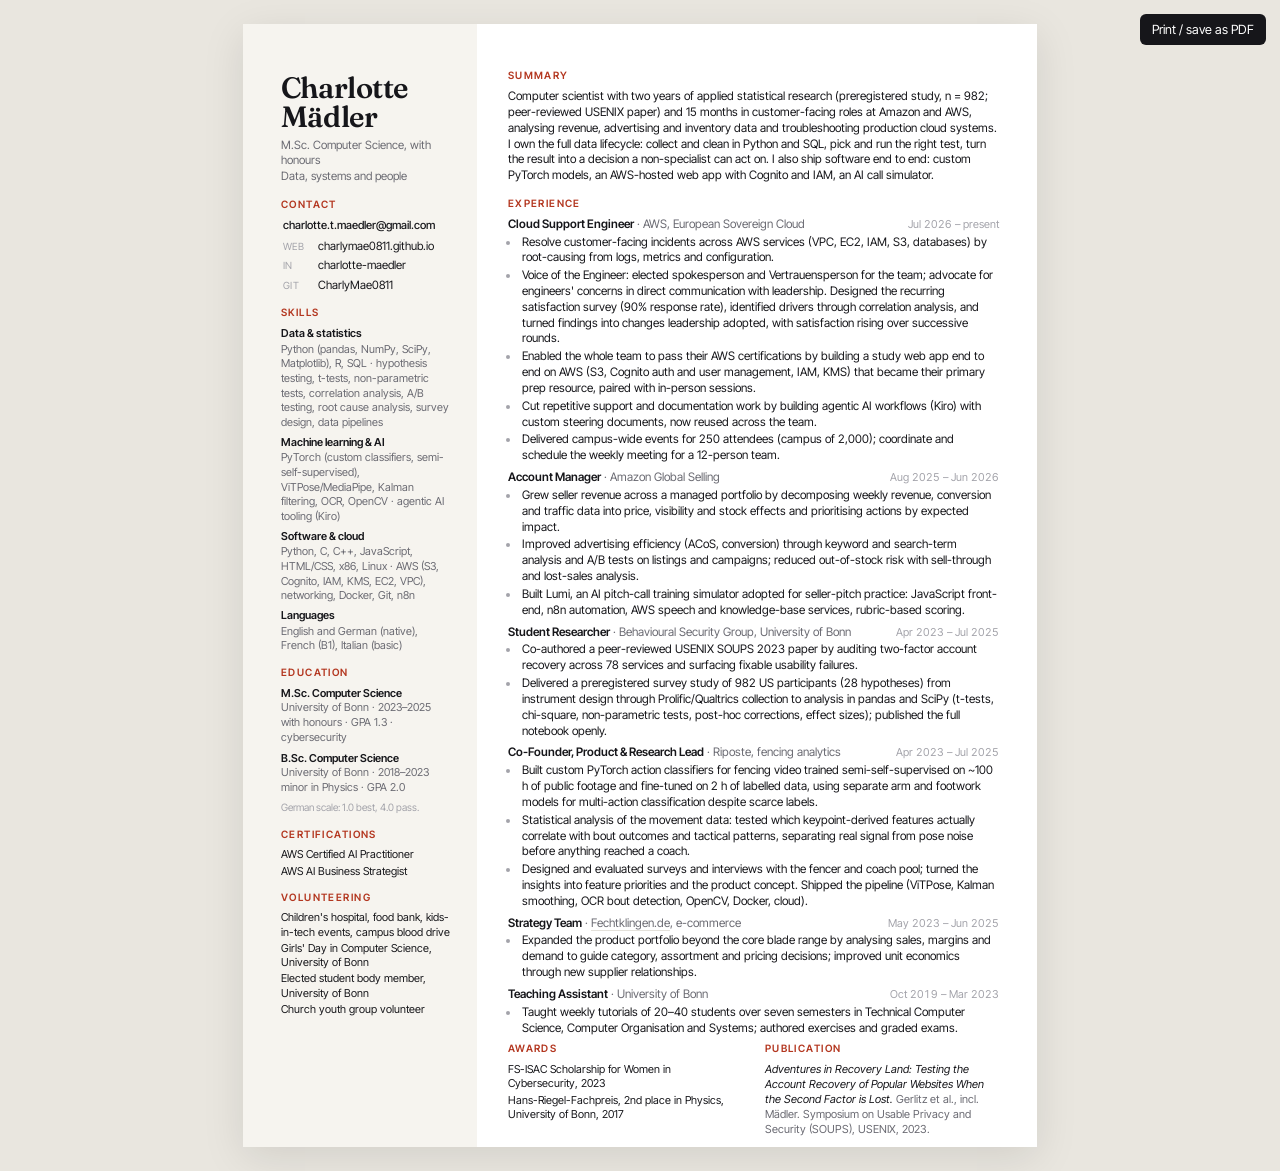
==== cv.html @ ab043730 "CV: summary voice restored, VOTE as spokesperson, Riposte stats, volunteering cleaned, no location" ====
<!doctype html>
<html lang="en">
<head>
  <meta charset="utf-8">
  <meta name="viewport" content="width=device-width, initial-scale=1">
  <meta name="robots" content="noindex">
  <title>Charlotte Mädler – Résumé</title>
  <meta name="description" content="Résumé of Charlotte Mädler, M.Sc. Computer Science. Data analysis, statistics, Python, SQL, AWS. Berlin.">
  <link rel="preconnect" href="https://fonts.googleapis.com">
  <link href="https://fonts.googleapis.com/css2?family=Fraunces:opsz,wght@9..144,600&family=Inter+Tight:wght@400;500;600&display=swap" rel="stylesheet">
  <script type="application/ld+json">
  {
    "@context": "https://schema.org",
    "@type": "Person",
    "name": "Charlotte Mädler",
    "email": "mailto:charlotte.t.maedler@gmail.com",
    "url": "https://charlymae0811.github.io/About-me/",
    "sameAs": ["https://www.linkedin.com/in/charlotte-maedler", "https://github.com/CharlyMae0811"],
    "jobTitle": "Cloud Support Engineer",
    "worksFor": {"@type": "Organization", "name": "Amazon Web Services"},
    "alumniOf": {"@type": "CollegeOrUniversity", "name": "University of Bonn"},
    "knowsAbout": ["Data analysis", "Statistics", "Hypothesis testing", "Python", "SQL", "R", "Machine learning", "AWS", "Amazon Cognito", "AWS IAM", "AWS KMS", "Amazon S3", "Cloud computing", "Networking", "Usable security"],
    "knowsLanguage": ["en", "de", "fr"]
  }
  </script>
  <style>
    :root { --ink: #16161a; --muted: #6a6a72; --faint: #a3a3aa; --rule: #e4e1da; --accent: #b3361f; --side: #f6f4ef; }
    * { box-sizing: border-box; }
    html { background: #e9e6df; }
    body { margin: 0; font: 8.8pt/1.35 "Inter Tight", "Helvetica Neue", Arial, sans-serif; color: var(--ink); -webkit-font-smoothing: antialiased; }
    .page { position: relative; width: 210mm; height: 297mm; margin: 24px auto; overflow: hidden; background: #fff; box-shadow: 0 10px 40px rgba(0,0,0,0.10); }
    aside { position: absolute; left: 0; top: 0; width: 62mm; height: 297mm; }
    main { position: absolute; left: 62mm; top: 0; width: 148mm; height: 297mm; }

    aside { background: var(--side); padding: 13mm 7mm 8mm 10mm; }
    main { padding: 12mm 10mm 7mm 8mm; }

    h1 { font-family: "Fraunces", Georgia, serif; font-weight: 600; font-size: 22pt; line-height: 1; letter-spacing: -0.015em; margin: 0 0 6px; }
    .headline { font-size: 8.6pt; color: var(--muted); margin: 0 0 14px; line-height: 1.35; }
    h2 { font-size: 7.6pt; font-weight: 600; letter-spacing: 0.14em; text-transform: uppercase; color: var(--accent); margin: 13px 0 6px; }
    main h2:first-of-type, aside h2:first-of-type { margin-top: 0; }

    .contact { list-style: none; margin: 0; padding: 0; font-size: 8.6pt; }
    .contact li { margin-bottom: 4px; color: var(--ink); }
    .contact li.mail { font-size: 8.4pt; margin-bottom: 6px; font-weight: 500; }
    .contact a { color: inherit; text-decoration: none; }
    .contact .k { color: var(--faint); display: inline-block; width: 3.6em; font-size: 7.4pt; letter-spacing: 0.04em; text-transform: uppercase; vertical-align: baseline; }

    .skills p { margin: 0 0 5px; font-size: 8.2pt; line-height: 1.34; }
    .skills b { display: block; font-weight: 600; color: var(--ink); margin-bottom: 1px; }
    .skills span { color: var(--muted); }

    .edu { margin-bottom: 6px; font-size: 8.2pt; }
    .edu b { display: block; font-weight: 600; }
    .edu span { color: var(--muted); }
    .note { font-size: 7.6pt; color: var(--faint); margin: 2px 0 0; }

    .summary { margin: 0; font-size: 8.8pt; }

    .job { margin-bottom: 6px; }
    .job-head { display: flex; justify-content: space-between; align-items: baseline; gap: 10px; }
    .job-title { font-weight: 600; }
    .job-org { color: var(--muted); }
    .job-org a { color: inherit; text-decoration: none; border-bottom: 1px solid var(--rule); }
    .job-when { font-size: 8.2pt; color: var(--faint); white-space: nowrap; font-variant-numeric: tabular-nums; }
    ul { margin: 2px 0 0; padding-left: 12px; }
    li { margin-bottom: 2px; padding-left: 2px; }
    li::marker { color: var(--faint); }

    .pub { margin: 0; font-size: 8.3pt; color: var(--muted); }
    .two { display: flex; gap: 6mm; }
    .two > div { flex: 1 1 0; min-width: 0; }
    .main-inline { font-size: 8.5pt; color: var(--ink); }
    .pub i { color: var(--ink); font-style: italic; }
    .inline { margin: 0; padding: 0; list-style: none; font-size: 8.2pt; }
    .inline li { margin-bottom: 3px; line-height: 1.3; }
    .inline li { margin: 0 0 2px; padding: 0; }

    .print { position: fixed; top: 14px; right: 14px; font: 9.5pt "Inter Tight", sans-serif; padding: 8px 12px; background: var(--ink); color: #fff; border: 0; border-radius: 6px; cursor: pointer; }
    @media screen and (max-width: 820px) { .page { width: 100%; height: auto; margin: 0; } aside, main { position: static; width: auto; height: auto; padding: 24px 22px; } }
    @media print {
      html { background: #fff; }
      html, body { width: 210mm; height: 297mm; overflow: hidden; }
      .page { width: 210mm; height: 297mm; margin: 0; box-shadow: none; break-inside: avoid; page-break-inside: avoid; }
      aside, main { break-inside: avoid; }
      .print { display: none; }
      a { color: inherit; }
      aside { -webkit-print-color-adjust: exact; print-color-adjust: exact; }
      @page { size: A4; margin: 0; }
    }
  </style>
</head>
<body>
<button class="print" onclick="print()">Print / save as PDF</button>
<div class="page">

  <aside>
    <h1>Charlotte<br>Mädler</h1>
    <p class="headline">M.Sc. Computer Science, with honours<br>Data, systems and people</p>

    <h2>Contact</h2>
    <ul class="contact">
      <li class="mail"><a href="mailto:charlotte.t.maedler@gmail.com">charlotte.t.maedler@gmail.com</a></li>
      <li><span class="k">web</span><a href="https://charlymae0811.github.io/About-me/">charlymae0811.github.io</a></li>
      <li><span class="k">in</span><a href="https://www.linkedin.com/in/charlotte-maedler">charlotte-maedler</a></li>
      <li><span class="k">git</span><a href="https://github.com/CharlyMae0811">CharlyMae0811</a></li>
    </ul>

    <h2>Skills</h2>
    <div class="skills">
      <p><b>Data &amp; statistics</b><span>Python (pandas, NumPy, SciPy, Matplotlib), R, SQL · hypothesis testing, t-tests, non-parametric tests, correlation analysis, A/B testing, root cause analysis, survey design, data pipelines</span></p>
      <p><b>Machine learning &amp; AI</b><span>PyTorch (custom classifiers, semi-self-supervised), ViTPose/MediaPipe, Kalman filtering, OCR, OpenCV · agentic AI tooling (Kiro)</span></p>
      <p><b>Software &amp; cloud</b><span>Python, C, C++, JavaScript, HTML/CSS, x86, Linux · AWS (S3, Cognito, IAM, KMS, EC2, VPC), networking, Docker, Git, n8n</span></p>
      <p><b>Languages</b><span>English and German (native), French (B1), Italian (basic)</span></p>
    </div>

    <h2>Education</h2>
    <div class="edu"><b>M.Sc. Computer Science</b><span>University of Bonn · 2023–2025<br>with honours · GPA 1.3 · cybersecurity</span></div>
    <div class="edu"><b>B.Sc. Computer Science</b><span>University of Bonn · 2018–2023<br>minor in Physics · GPA 2.0</span></div>
    <p class="note">German scale: 1.0 best, 4.0 pass.</p>

    <h2>Certifications</h2>
    <ul class="inline">
      <li>AWS Certified AI Practitioner</li>
      <li>AWS AI Business Strategist</li>
    </ul>

    <h2>Volunteering</h2>
    <ul class="inline">
      <li>Children's hospital, food bank, kids-in-tech events, campus blood drive</li>
      <li>Girls' Day in Computer Science, University of Bonn</li>
      <li>Elected student body member, University of Bonn</li>
      <li>Church youth group volunteer</li>
    </ul>
  </aside>

  <main>
    <h2>Summary</h2>
    <p class="summary">Computer scientist with two years of applied statistical research (preregistered study, n = 982; peer-reviewed USENIX paper) and 15 months in customer-facing roles at Amazon and AWS, analysing revenue, advertising and inventory data and troubleshooting production cloud systems. I own the full data lifecycle: collect and clean in Python and SQL, pick and run the right test, turn the result into a decision a non-specialist can act on. I also ship software end to end: custom PyTorch models, an AWS-hosted web app with Cognito and IAM, an AI call simulator.</p>

    <h2>Experience</h2>

    <article class="job">
      <div class="job-head"><span><span class="job-title">Cloud Support Engineer</span> <span class="job-org">· AWS, European Sovereign Cloud</span></span><span class="job-when">Jul 2026 – present</span></div>
      <ul>
        <li>Resolve customer-facing incidents across AWS services (VPC, EC2, IAM, S3, databases) by root-causing from logs, metrics and configuration.</li>
        <li>Voice of the Engineer: elected spokesperson and Vertrauensperson for the team; advocate for engineers' concerns in direct communication with leadership. Designed the recurring satisfaction survey (90% response rate), identified drivers through correlation analysis, and turned findings into changes leadership adopted, with satisfaction rising over successive rounds.</li>
        <li>Enabled the whole team to pass their AWS certifications by building a study web app end to end on AWS (S3, Cognito auth and user management, IAM, KMS) that became their primary prep resource, paired with in-person sessions.</li>
        <li>Cut repetitive support and documentation work by building agentic AI workflows (Kiro) with custom steering documents, now reused across the team.</li>
        <li>Delivered campus-wide events for 250 attendees (campus of 2,000); coordinate and schedule the weekly meeting for a 12-person team.</li>
      </ul>
    </article>

    <article class="job">
      <div class="job-head"><span><span class="job-title">Account Manager</span> <span class="job-org">· Amazon Global Selling</span></span><span class="job-when">Aug 2025 – Jun 2026</span></div>
      <ul>
        <li>Grew seller revenue across a managed portfolio by decomposing weekly revenue, conversion and traffic data into price, visibility and stock effects and prioritising actions by expected impact.</li>
        <li>Improved advertising efficiency (ACoS, conversion) through keyword and search-term analysis and A/B tests on listings and campaigns; reduced out-of-stock risk with sell-through and lost-sales analysis.</li>
        <li>Built Lumi, an AI pitch-call training simulator adopted for seller-pitch practice: JavaScript front-end, n8n automation, AWS speech and knowledge-base services, rubric-based scoring.</li>
      </ul>
    </article>

    <article class="job">
      <div class="job-head"><span><span class="job-title">Student Researcher</span> <span class="job-org">· Behavioural Security Group, University of Bonn</span></span><span class="job-when">Apr 2023 – Jul 2025</span></div>
      <ul>
        <li>Co-authored a peer-reviewed USENIX SOUPS 2023 paper by auditing two-factor account recovery across 78 services and surfacing fixable usability failures.</li>
        <li>Delivered a preregistered survey study of 982 US participants (28 hypotheses) from instrument design through Prolific/Qualtrics collection to analysis in pandas and SciPy (t-tests, chi-square, non-parametric tests, post-hoc corrections, effect sizes); published the full notebook openly.</li>
      </ul>
    </article>

    <article class="job">
      <div class="job-head"><span><span class="job-title">Co-Founder, Product &amp; Research Lead</span> <span class="job-org">· Riposte, fencing analytics</span></span><span class="job-when">Apr 2023 – Jul 2025</span></div>
      <ul>
        <li>Built custom PyTorch action classifiers for fencing video trained semi-self-supervised on ~100 h of public footage and fine-tuned on 2 h of labelled data, using separate arm and footwork models for multi-action classification despite scarce labels.</li>
        <li>Statistical analysis of the movement data: tested which keypoint-derived features actually correlate with bout outcomes and tactical patterns, separating real signal from pose noise before anything reached a coach.</li>
        <li>Designed and evaluated surveys and interviews with the fencer and coach pool; turned the insights into feature priorities and the product concept. Shipped the pipeline (ViTPose, Kalman smoothing, OCR bout detection, OpenCV, Docker, cloud).</li>
      </ul>
    </article>

    <article class="job">
      <div class="job-head"><span><span class="job-title">Strategy Team</span> <span class="job-org">· <a href="https://fechtklingen.de/en">Fechtklingen.de</a>, e-commerce</span></span><span class="job-when">May 2023 – Jun 2025</span></div>
      <ul><li>Expanded the product portfolio beyond the core blade range by analysing sales, margins and demand to guide category, assortment and pricing decisions; improved unit economics through new supplier relationships.</li></ul>
    </article>

    <article class="job">
      <div class="job-head"><span><span class="job-title">Teaching Assistant</span> <span class="job-org">· University of Bonn</span></span><span class="job-when">Oct 2019 – Mar 2023</span></div>
      <ul><li>Taught weekly tutorials of 20–40 students over seven semesters in Technical Computer Science, Computer Organisation and Systems; authored exercises and graded exams.</li></ul>
    </article>

    <div class="two">
    <div>
    <h2>Awards</h2>
    <ul class="inline main-inline">
      <li>FS-ISAC Scholarship for Women in Cybersecurity, 2023</li>
      <li>Hans-Riegel-Fachpreis, 2nd place in Physics, University of Bonn, 2017</li>
    </ul>
    </div>
    <div>
    <h2>Publication</h2>
    <p class="pub"><i>Adventures in Recovery Land: Testing the Account Recovery of Popular Websites When the Second Factor is Lost.</i> Gerlitz et al., incl. Mädler. Symposium on Usable Privacy and Security (SOUPS), USENIX, 2023.</p>
    </div>
    </div>
  </main>

</div>
</body>
</html>
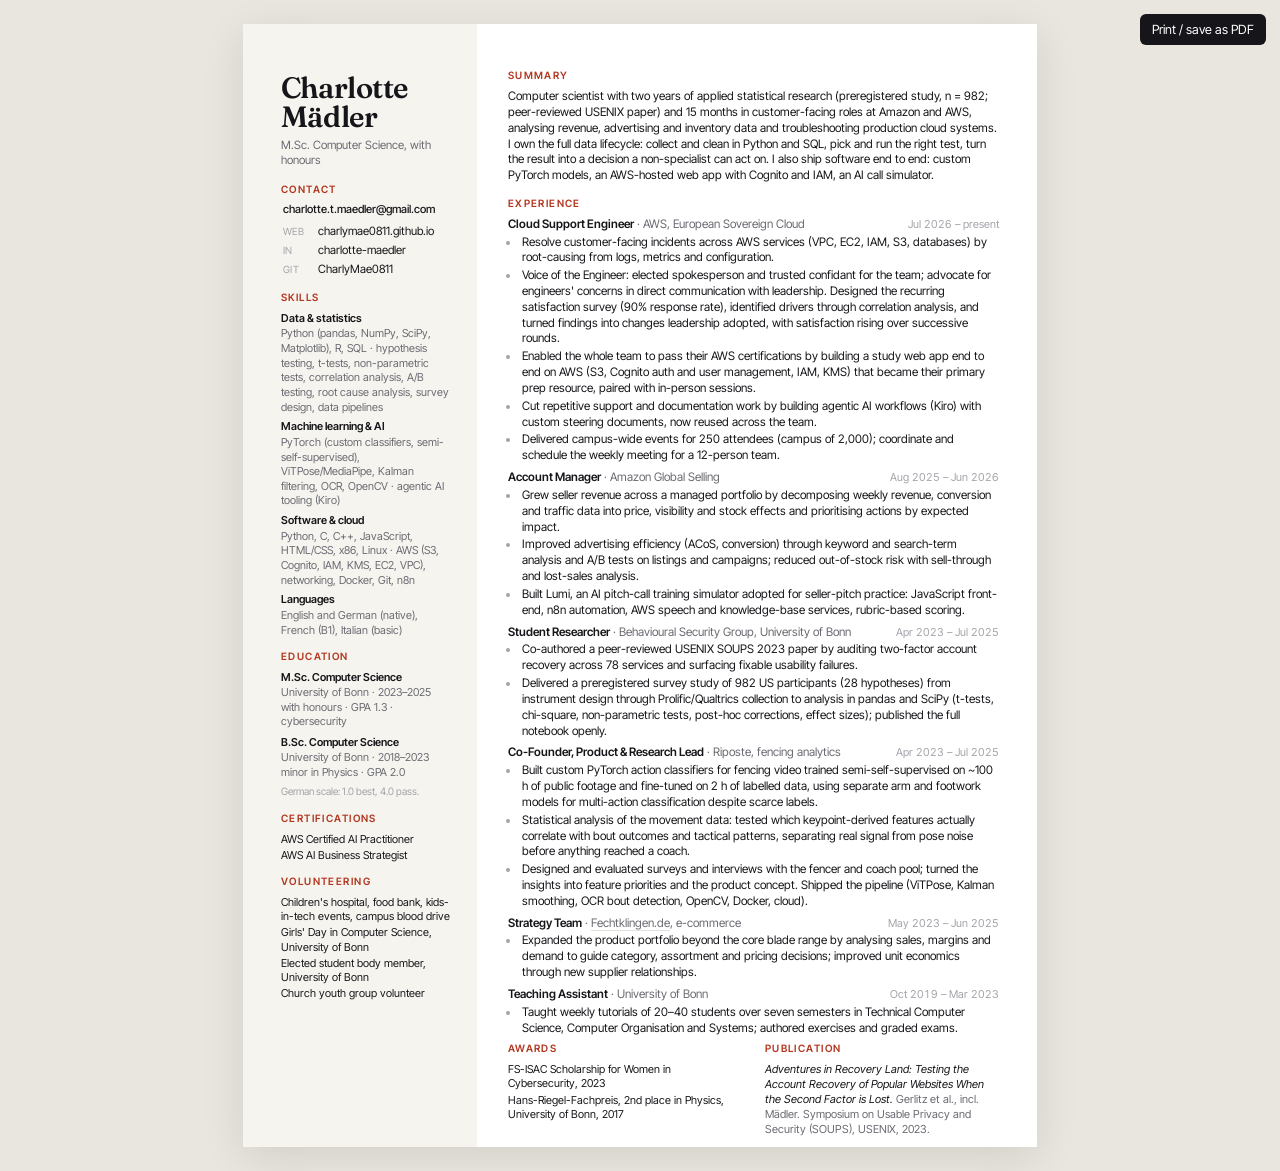
==== commit e93e6cc8: "CV: trusted confidant wording, headline trimmed" ====
--- a/cv.html
+++ b/cv.html
@@ -96,7 +96,7 @@
 
   <aside>
     <h1>Charlotte<br>Mädler</h1>
-    <p class="headline">M.Sc. Computer Science, with honours<br>Data, systems and people</p>
+    <p class="headline">M.Sc. Computer Science, with honours</p>
 
     <h2>Contact</h2>
     <ul class="contact">
@@ -144,7 +144,7 @@
       <div class="job-head"><span><span class="job-title">Cloud Support Engineer</span> <span class="job-org">· AWS, European Sovereign Cloud</span></span><span class="job-when">Jul 2026 – present</span></div>
       <ul>
         <li>Resolve customer-facing incidents across AWS services (VPC, EC2, IAM, S3, databases) by root-causing from logs, metrics and configuration.</li>
-        <li>Voice of the Engineer: elected spokesperson and Vertrauensperson for the team; advocate for engineers' concerns in direct communication with leadership. Designed the recurring satisfaction survey (90% response rate), identified drivers through correlation analysis, and turned findings into changes leadership adopted, with satisfaction rising over successive rounds.</li>
+        <li>Voice of the Engineer: elected spokesperson and trusted confidant for the team; advocate for engineers' concerns in direct communication with leadership. Designed the recurring satisfaction survey (90% response rate), identified drivers through correlation analysis, and turned findings into changes leadership adopted, with satisfaction rising over successive rounds.</li>
         <li>Enabled the whole team to pass their AWS certifications by building a study web app end to end on AWS (S3, Cognito auth and user management, IAM, KMS) that became their primary prep resource, paired with in-person sessions.</li>
         <li>Cut repetitive support and documentation work by building agentic AI workflows (Kiro) with custom steering documents, now reused across the team.</li>
         <li>Delivered campus-wide events for 250 attendees (campus of 2,000); coordinate and schedule the weekly meeting for a 12-person team.</li>
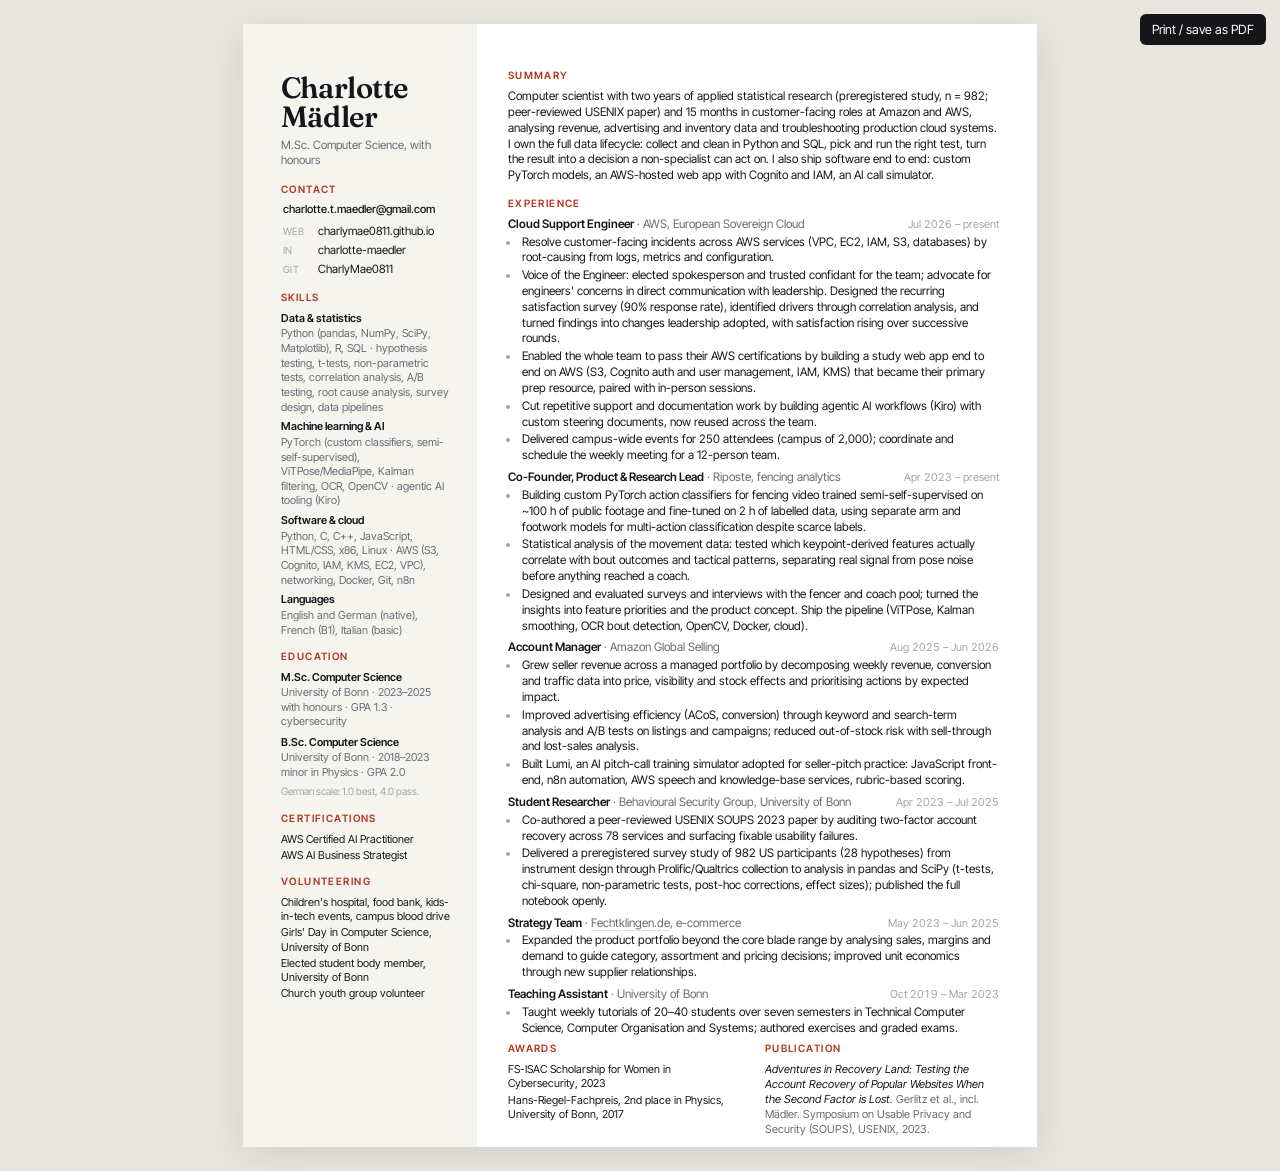
==== commit eaecd30b: "Riposte ongoing, second position" ====
--- a/cv.html
+++ b/cv.html
@@ -152,6 +152,15 @@
     </article>
 
     <article class="job">
+      <div class="job-head"><span><span class="job-title">Co-Founder, Product &amp; Research Lead</span> <span class="job-org">· Riposte, fencing analytics</span></span><span class="job-when">Apr 2023 – present</span></div>
+      <ul>
+        <li>Building custom PyTorch action classifiers for fencing video trained semi-self-supervised on ~100 h of public footage and fine-tuned on 2 h of labelled data, using separate arm and footwork models for multi-action classification despite scarce labels.</li>
+        <li>Statistical analysis of the movement data: tested which keypoint-derived features actually correlate with bout outcomes and tactical patterns, separating real signal from pose noise before anything reached a coach.</li>
+        <li>Designed and evaluated surveys and interviews with the fencer and coach pool; turned the insights into feature priorities and the product concept. Ship the pipeline (ViTPose, Kalman smoothing, OCR bout detection, OpenCV, Docker, cloud).</li>
+      </ul>
+    </article>
+
+  <article class="job">
       <div class="job-head"><span><span class="job-title">Account Manager</span> <span class="job-org">· Amazon Global Selling</span></span><span class="job-when">Aug 2025 – Jun 2026</span></div>
       <ul>
         <li>Grew seller revenue across a managed portfolio by decomposing weekly revenue, conversion and traffic data into price, visibility and stock effects and prioritising actions by expected impact.</li>
@@ -168,14 +177,7 @@
       </ul>
     </article>
 
-    <article class="job">
-      <div class="job-head"><span><span class="job-title">Co-Founder, Product &amp; Research Lead</span> <span class="job-org">· Riposte, fencing analytics</span></span><span class="job-when">Apr 2023 – Jul 2025</span></div>
-      <ul>
-        <li>Built custom PyTorch action classifiers for fencing video trained semi-self-supervised on ~100 h of public footage and fine-tuned on 2 h of labelled data, using separate arm and footwork models for multi-action classification despite scarce labels.</li>
-        <li>Statistical analysis of the movement data: tested which keypoint-derived features actually correlate with bout outcomes and tactical patterns, separating real signal from pose noise before anything reached a coach.</li>
-        <li>Designed and evaluated surveys and interviews with the fencer and coach pool; turned the insights into feature priorities and the product concept. Shipped the pipeline (ViTPose, Kalman smoothing, OCR bout detection, OpenCV, Docker, cloud).</li>
-      </ul>
-    </article>
+    
 
     <article class="job">
       <div class="job-head"><span><span class="job-title">Strategy Team</span> <span class="job-org">· <a href="https://fechtklingen.de/en">Fechtklingen.de</a>, e-commerce</span></span><span class="job-when">May 2023 – Jun 2025</span></div>
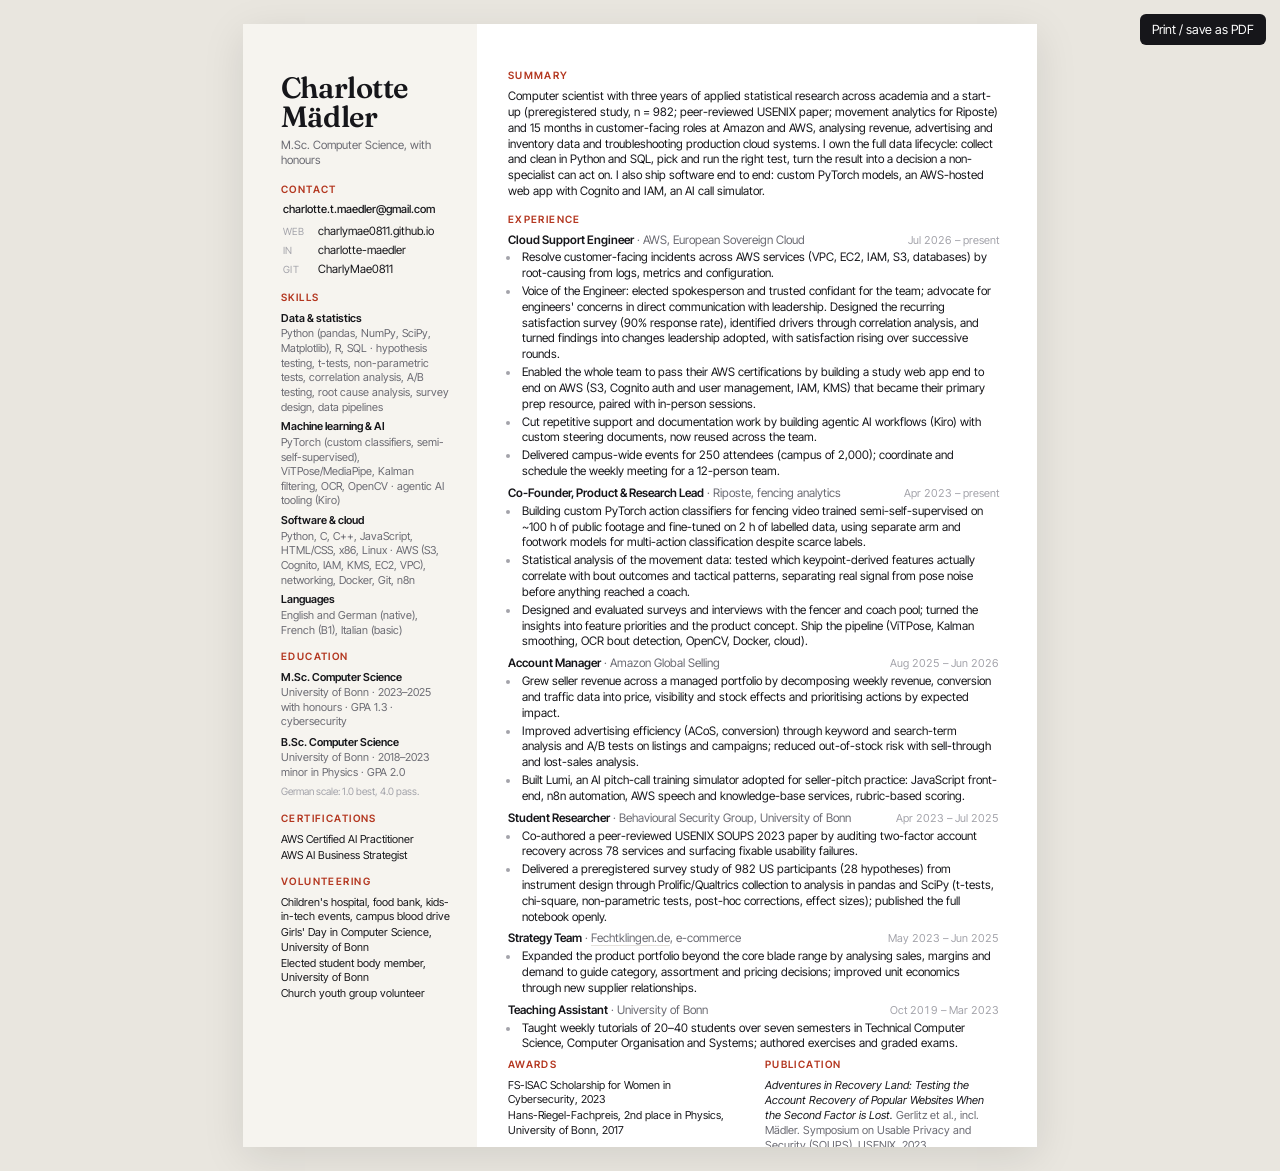
==== commit c4a91e72: "Three years of statistical research (lab + Riposte)" ====
--- a/cv.html
+++ b/cv.html
@@ -136,7 +136,7 @@
 
   <main>
     <h2>Summary</h2>
-    <p class="summary">Computer scientist with two years of applied statistical research (preregistered study, n = 982; peer-reviewed USENIX paper) and 15 months in customer-facing roles at Amazon and AWS, analysing revenue, advertising and inventory data and troubleshooting production cloud systems. I own the full data lifecycle: collect and clean in Python and SQL, pick and run the right test, turn the result into a decision a non-specialist can act on. I also ship software end to end: custom PyTorch models, an AWS-hosted web app with Cognito and IAM, an AI call simulator.</p>
+    <p class="summary">Computer scientist with three years of applied statistical research across academia and a start-up (preregistered study, n = 982; peer-reviewed USENIX paper; movement analytics for Riposte) and 15 months in customer-facing roles at Amazon and AWS, analysing revenue, advertising and inventory data and troubleshooting production cloud systems. I own the full data lifecycle: collect and clean in Python and SQL, pick and run the right test, turn the result into a decision a non-specialist can act on. I also ship software end to end: custom PyTorch models, an AWS-hosted web app with Cognito and IAM, an AI call simulator.</p>
 
     <h2>Experience</h2>
 
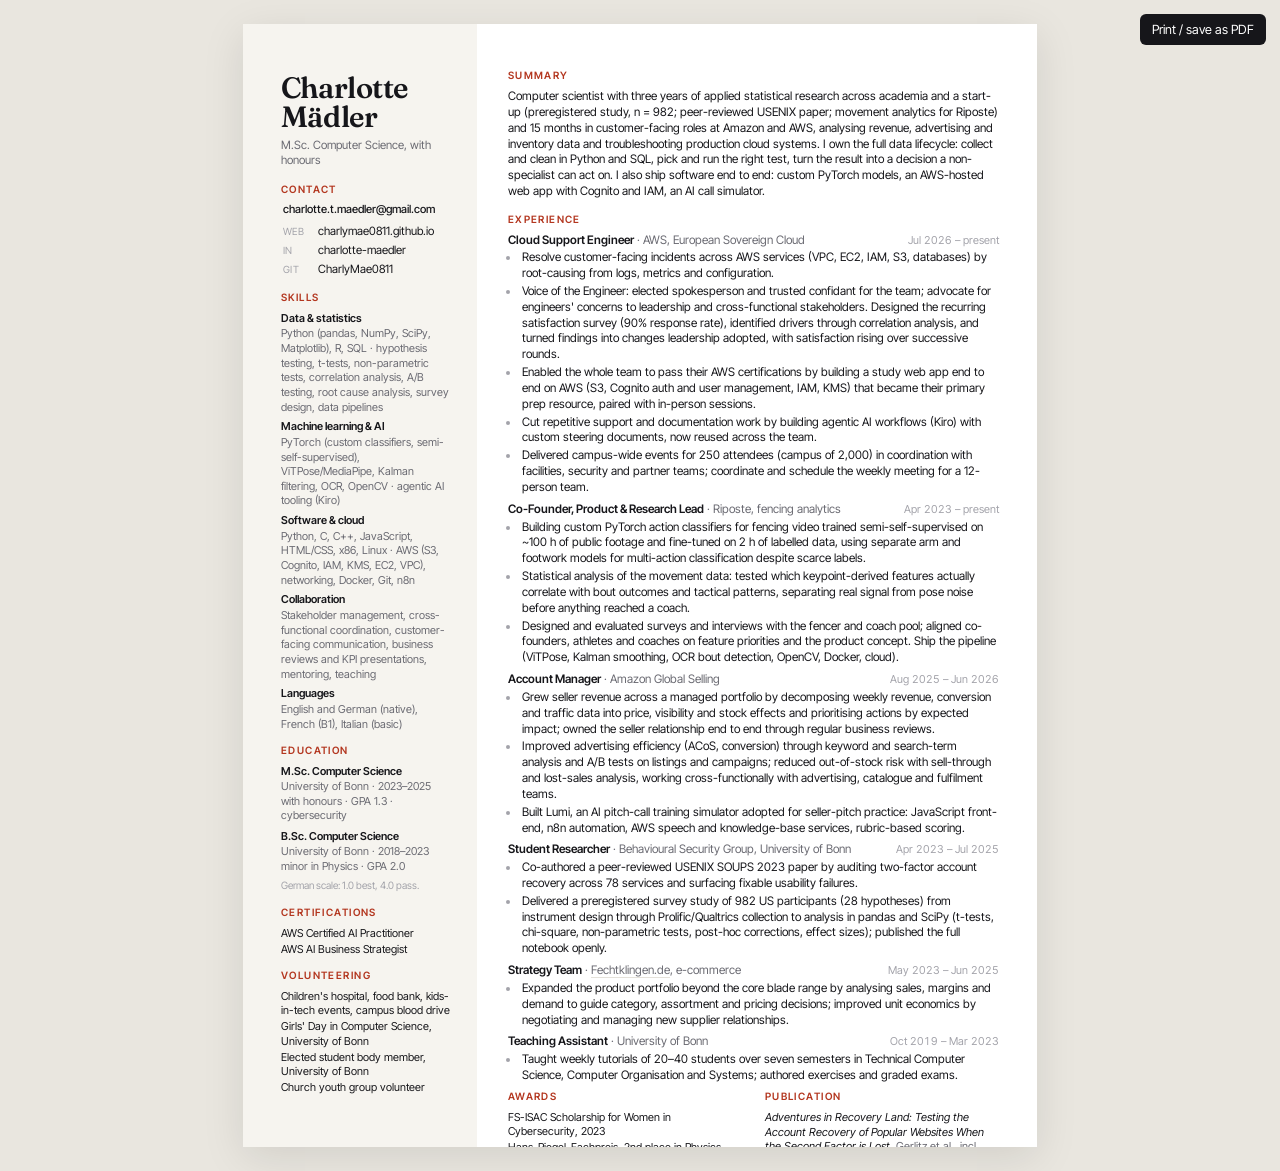
==== commit 9bbe1deb: "Stakeholder and cross-functional language" ====
--- a/cv.html
+++ b/cv.html
@@ -19,7 +19,7 @@
     "jobTitle": "Cloud Support Engineer",
     "worksFor": {"@type": "Organization", "name": "Amazon Web Services"},
     "alumniOf": {"@type": "CollegeOrUniversity", "name": "University of Bonn"},
-    "knowsAbout": ["Data analysis", "Statistics", "Hypothesis testing", "Python", "SQL", "R", "Machine learning", "AWS", "Amazon Cognito", "AWS IAM", "AWS KMS", "Amazon S3", "Cloud computing", "Networking", "Usable security"],
+    "knowsAbout": ["Stakeholder management", "Cross-functional collaboration", "Data analysis", "Statistics", "Hypothesis testing", "Python", "SQL", "R", "Machine learning", "AWS", "Amazon Cognito", "AWS IAM", "AWS KMS", "Amazon S3", "Cloud computing", "Networking", "Usable security"],
     "knowsLanguage": ["en", "de", "fr"]
   }
   </script>
@@ -111,6 +111,7 @@
       <p><b>Data &amp; statistics</b><span>Python (pandas, NumPy, SciPy, Matplotlib), R, SQL · hypothesis testing, t-tests, non-parametric tests, correlation analysis, A/B testing, root cause analysis, survey design, data pipelines</span></p>
       <p><b>Machine learning &amp; AI</b><span>PyTorch (custom classifiers, semi-self-supervised), ViTPose/MediaPipe, Kalman filtering, OCR, OpenCV · agentic AI tooling (Kiro)</span></p>
       <p><b>Software &amp; cloud</b><span>Python, C, C++, JavaScript, HTML/CSS, x86, Linux · AWS (S3, Cognito, IAM, KMS, EC2, VPC), networking, Docker, Git, n8n</span></p>
+      <p><b>Collaboration</b><span>Stakeholder management, cross-functional coordination, customer-facing communication, business reviews and KPI presentations, mentoring, teaching</span></p>
       <p><b>Languages</b><span>English and German (native), French (B1), Italian (basic)</span></p>
     </div>
 
@@ -144,10 +145,10 @@
       <div class="job-head"><span><span class="job-title">Cloud Support Engineer</span> <span class="job-org">· AWS, European Sovereign Cloud</span></span><span class="job-when">Jul 2026 – present</span></div>
       <ul>
         <li>Resolve customer-facing incidents across AWS services (VPC, EC2, IAM, S3, databases) by root-causing from logs, metrics and configuration.</li>
-        <li>Voice of the Engineer: elected spokesperson and trusted confidant for the team; advocate for engineers' concerns in direct communication with leadership. Designed the recurring satisfaction survey (90% response rate), identified drivers through correlation analysis, and turned findings into changes leadership adopted, with satisfaction rising over successive rounds.</li>
+        <li>Voice of the Engineer: elected spokesperson and trusted confidant for the team; advocate for engineers' concerns to leadership and cross-functional stakeholders. Designed the recurring satisfaction survey (90% response rate), identified drivers through correlation analysis, and turned findings into changes leadership adopted, with satisfaction rising over successive rounds.</li>
         <li>Enabled the whole team to pass their AWS certifications by building a study web app end to end on AWS (S3, Cognito auth and user management, IAM, KMS) that became their primary prep resource, paired with in-person sessions.</li>
         <li>Cut repetitive support and documentation work by building agentic AI workflows (Kiro) with custom steering documents, now reused across the team.</li>
-        <li>Delivered campus-wide events for 250 attendees (campus of 2,000); coordinate and schedule the weekly meeting for a 12-person team.</li>
+        <li>Delivered campus-wide events for 250 attendees (campus of 2,000) in coordination with facilities, security and partner teams; coordinate and schedule the weekly meeting for a 12-person team.</li>
       </ul>
     </article>
 
@@ -156,15 +157,15 @@
       <ul>
         <li>Building custom PyTorch action classifiers for fencing video trained semi-self-supervised on ~100 h of public footage and fine-tuned on 2 h of labelled data, using separate arm and footwork models for multi-action classification despite scarce labels.</li>
         <li>Statistical analysis of the movement data: tested which keypoint-derived features actually correlate with bout outcomes and tactical patterns, separating real signal from pose noise before anything reached a coach.</li>
-        <li>Designed and evaluated surveys and interviews with the fencer and coach pool; turned the insights into feature priorities and the product concept. Ship the pipeline (ViTPose, Kalman smoothing, OCR bout detection, OpenCV, Docker, cloud).</li>
+        <li>Designed and evaluated surveys and interviews with the fencer and coach pool; aligned co-founders, athletes and coaches on feature priorities and the product concept. Ship the pipeline (ViTPose, Kalman smoothing, OCR bout detection, OpenCV, Docker, cloud).</li>
       </ul>
     </article>
 
   <article class="job">
       <div class="job-head"><span><span class="job-title">Account Manager</span> <span class="job-org">· Amazon Global Selling</span></span><span class="job-when">Aug 2025 – Jun 2026</span></div>
       <ul>
-        <li>Grew seller revenue across a managed portfolio by decomposing weekly revenue, conversion and traffic data into price, visibility and stock effects and prioritising actions by expected impact.</li>
-        <li>Improved advertising efficiency (ACoS, conversion) through keyword and search-term analysis and A/B tests on listings and campaigns; reduced out-of-stock risk with sell-through and lost-sales analysis.</li>
+        <li>Grew seller revenue across a managed portfolio by decomposing weekly revenue, conversion and traffic data into price, visibility and stock effects and prioritising actions by expected impact; owned the seller relationship end to end through regular business reviews.</li>
+        <li>Improved advertising efficiency (ACoS, conversion) through keyword and search-term analysis and A/B tests on listings and campaigns; reduced out-of-stock risk with sell-through and lost-sales analysis, working cross-functionally with advertising, catalogue and fulfilment teams.</li>
         <li>Built Lumi, an AI pitch-call training simulator adopted for seller-pitch practice: JavaScript front-end, n8n automation, AWS speech and knowledge-base services, rubric-based scoring.</li>
       </ul>
     </article>
@@ -181,7 +182,7 @@
 
     <article class="job">
       <div class="job-head"><span><span class="job-title">Strategy Team</span> <span class="job-org">· <a href="https://fechtklingen.de/en">Fechtklingen.de</a>, e-commerce</span></span><span class="job-when">May 2023 – Jun 2025</span></div>
-      <ul><li>Expanded the product portfolio beyond the core blade range by analysing sales, margins and demand to guide category, assortment and pricing decisions; improved unit economics through new supplier relationships.</li></ul>
+      <ul><li>Expanded the product portfolio beyond the core blade range by analysing sales, margins and demand to guide category, assortment and pricing decisions; improved unit economics by negotiating and managing new supplier relationships.</li></ul>
     </article>
 
     <article class="job">
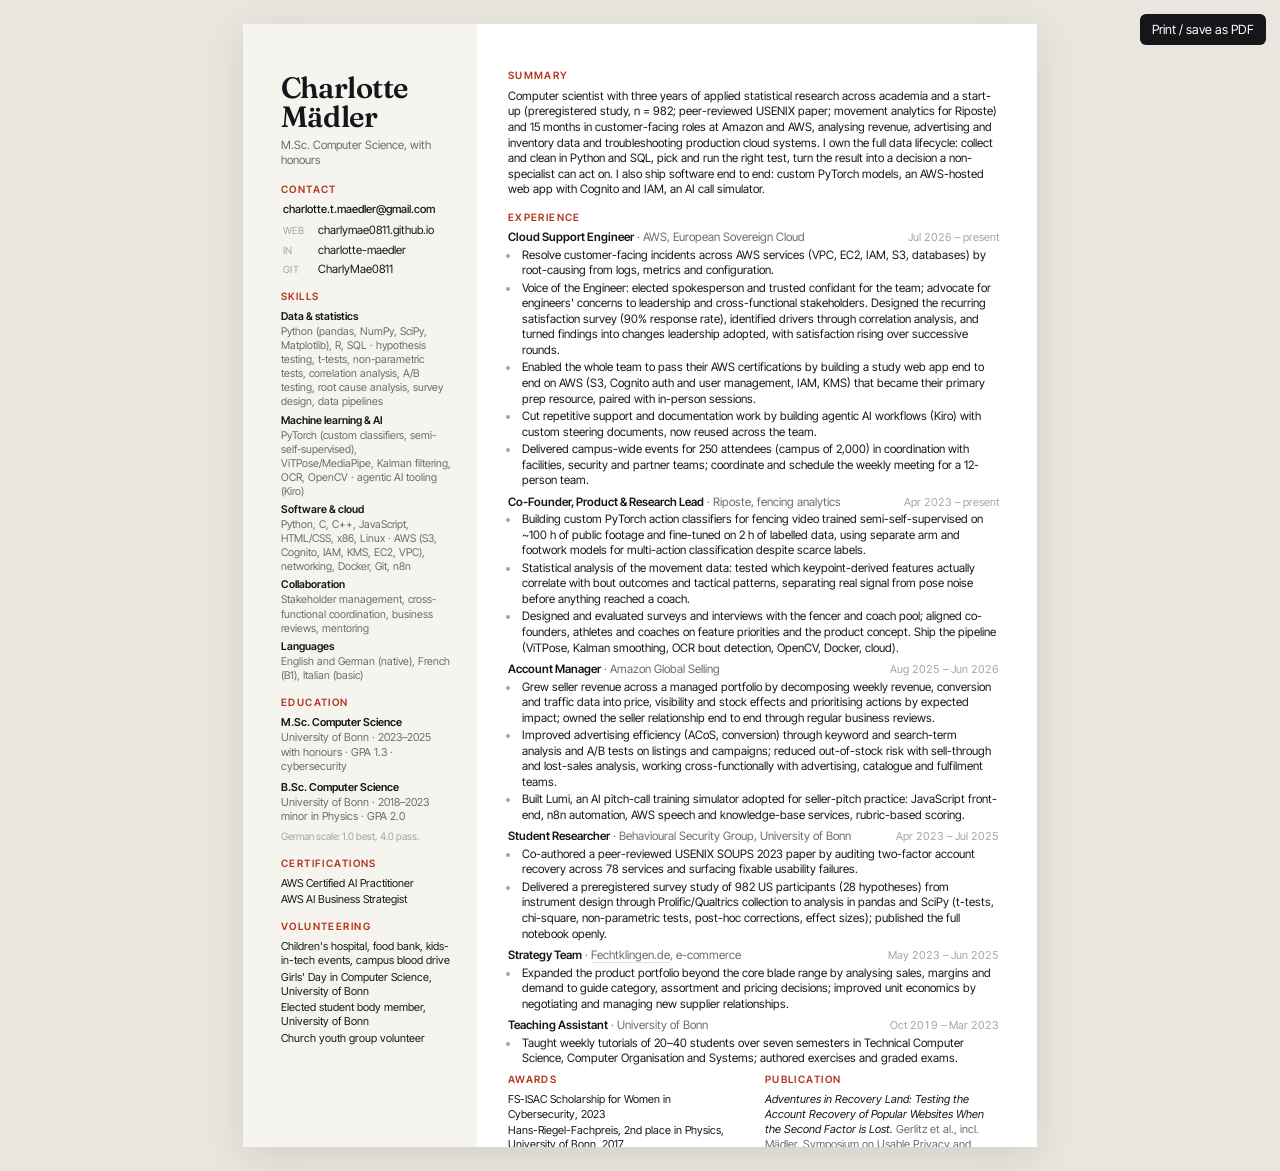
==== commit 790f73b6: "CV refit" ====
--- a/cv.html
+++ b/cv.html
@@ -27,7 +27,7 @@
     :root { --ink: #16161a; --muted: #6a6a72; --faint: #a3a3aa; --rule: #e4e1da; --accent: #b3361f; --side: #f6f4ef; }
     * { box-sizing: border-box; }
     html { background: #e9e6df; }
-    body { margin: 0; font: 8.8pt/1.35 "Inter Tight", "Helvetica Neue", Arial, sans-serif; color: var(--ink); -webkit-font-smoothing: antialiased; }
+    body { margin: 0; font: 8.7pt/1.34 "Inter Tight", "Helvetica Neue", Arial, sans-serif; color: var(--ink); -webkit-font-smoothing: antialiased; }
     .page { position: relative; width: 210mm; height: 297mm; margin: 24px auto; overflow: hidden; background: #fff; box-shadow: 0 10px 40px rgba(0,0,0,0.10); }
     aside { position: absolute; left: 0; top: 0; width: 62mm; height: 297mm; }
     main { position: absolute; left: 62mm; top: 0; width: 148mm; height: 297mm; }
@@ -46,7 +46,7 @@
     .contact a { color: inherit; text-decoration: none; }
     .contact .k { color: var(--faint); display: inline-block; width: 3.6em; font-size: 7.4pt; letter-spacing: 0.04em; text-transform: uppercase; vertical-align: baseline; }
 
-    .skills p { margin: 0 0 5px; font-size: 8.2pt; line-height: 1.34; }
+    .skills p { margin: 0 0 4px; font-size: 8pt; line-height: 1.32; }
     .skills b { display: block; font-weight: 600; color: var(--ink); margin-bottom: 1px; }
     .skills span { color: var(--muted); }
 
@@ -55,7 +55,7 @@
     .edu span { color: var(--muted); }
     .note { font-size: 7.6pt; color: var(--faint); margin: 2px 0 0; }
 
-    .summary { margin: 0; font-size: 8.8pt; }
+    .summary { margin: 0; font-size: 8.7pt; }
 
     .job { margin-bottom: 6px; }
     .job-head { display: flex; justify-content: space-between; align-items: baseline; gap: 10px; }
@@ -111,7 +111,7 @@
       <p><b>Data &amp; statistics</b><span>Python (pandas, NumPy, SciPy, Matplotlib), R, SQL · hypothesis testing, t-tests, non-parametric tests, correlation analysis, A/B testing, root cause analysis, survey design, data pipelines</span></p>
       <p><b>Machine learning &amp; AI</b><span>PyTorch (custom classifiers, semi-self-supervised), ViTPose/MediaPipe, Kalman filtering, OCR, OpenCV · agentic AI tooling (Kiro)</span></p>
       <p><b>Software &amp; cloud</b><span>Python, C, C++, JavaScript, HTML/CSS, x86, Linux · AWS (S3, Cognito, IAM, KMS, EC2, VPC), networking, Docker, Git, n8n</span></p>
-      <p><b>Collaboration</b><span>Stakeholder management, cross-functional coordination, customer-facing communication, business reviews and KPI presentations, mentoring, teaching</span></p>
+      <p><b>Collaboration</b><span>Stakeholder management, cross-functional coordination, business reviews, mentoring</span></p>
       <p><b>Languages</b><span>English and German (native), French (B1), Italian (basic)</span></p>
     </div>
 
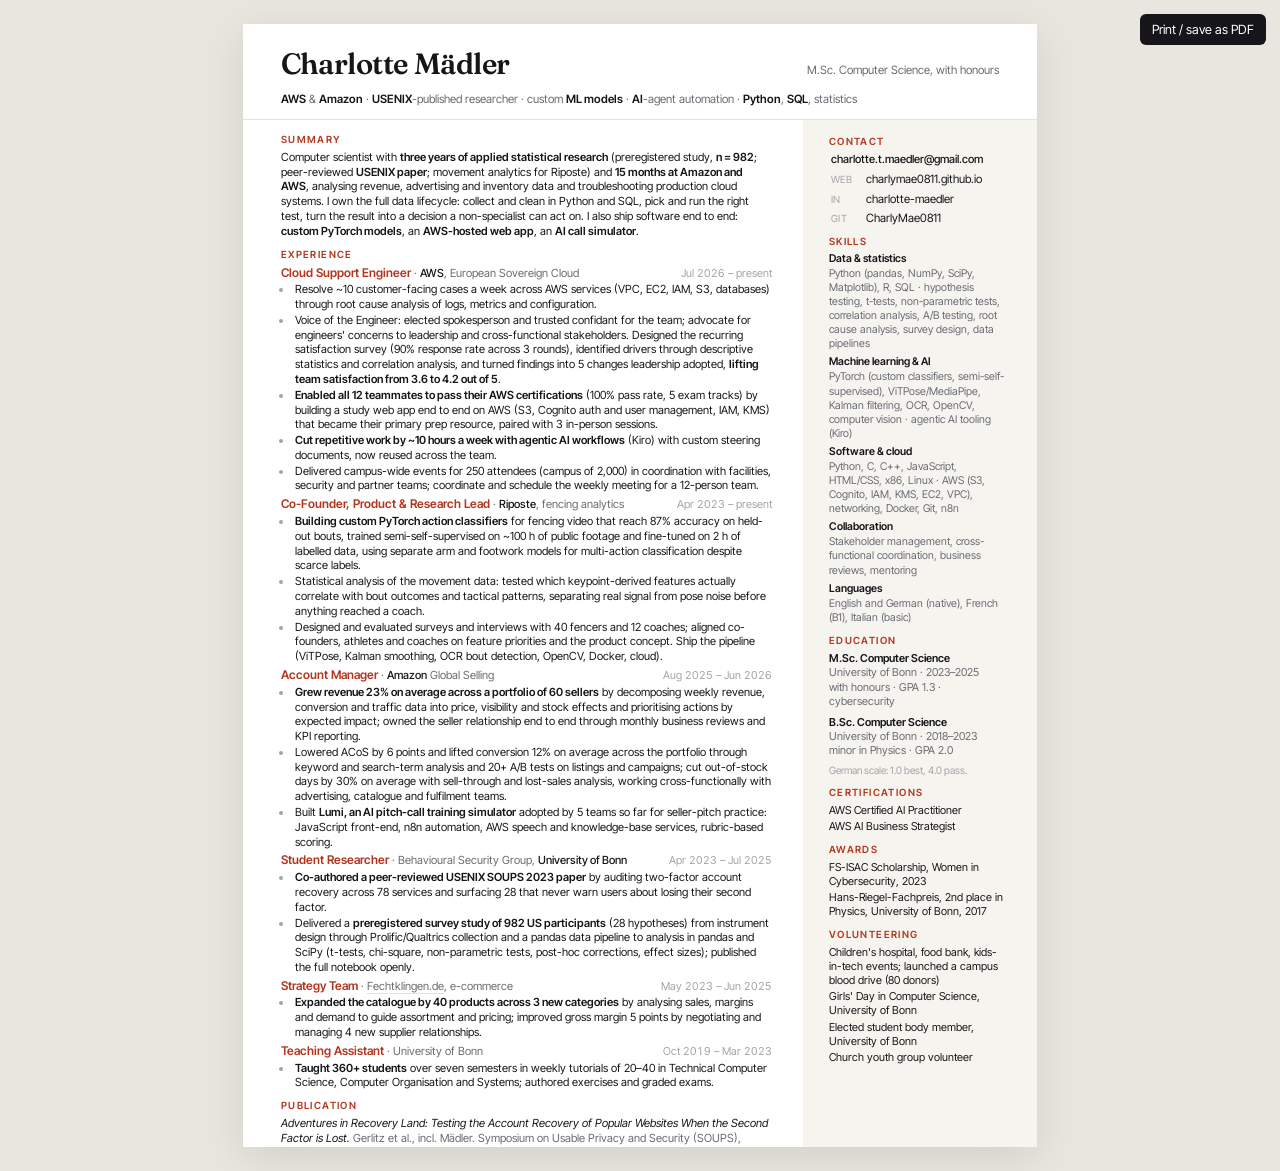
==== commit aeee1379: "Reorder: skills after intro, path after research; rain moves to the morning skills chapter" ====
--- a/cv.html
+++ b/cv.html
@@ -27,17 +27,26 @@
     :root { --ink: #16161a; --muted: #6a6a72; --faint: #a3a3aa; --rule: #e4e1da; --accent: #b3361f; --side: #f6f4ef; }
     * { box-sizing: border-box; }
     html { background: #e9e6df; }
-    body { margin: 0; font: 8.7pt/1.34 "Inter Tight", "Helvetica Neue", Arial, sans-serif; color: var(--ink); -webkit-font-smoothing: antialiased; }
-    .page { position: relative; width: 210mm; height: 297mm; margin: 24px auto; overflow: hidden; background: #fff; box-shadow: 0 10px 40px rgba(0,0,0,0.10); }
-    aside { position: absolute; left: 0; top: 0; width: 62mm; height: 297mm; }
-    main { position: absolute; left: 62mm; top: 0; width: 148mm; height: 297mm; }
-
-    aside { background: var(--side); padding: 13mm 7mm 8mm 10mm; }
-    main { padding: 12mm 10mm 7mm 8mm; }
-
-    h1 { font-family: "Fraunces", Georgia, serif; font-weight: 600; font-size: 22pt; line-height: 1; letter-spacing: -0.015em; margin: 0 0 6px; }
+    body { margin: 0; font: 8.4pt/1.32 "Inter Tight", "Helvetica Neue", Arial, sans-serif; color: var(--ink); -webkit-font-smoothing: antialiased; }
+    .page { width: 210mm; height: 297mm; margin: 24px auto; overflow: hidden; background: #fff; box-shadow: 0 10px 40px rgba(0,0,0,0.10); display: flex; flex-direction: column; }
+    header.name { padding: 7mm 10mm 0 10mm; display: flex; align-items: baseline; justify-content: space-between; gap: 10mm; }
+    .strap { border-bottom: 1px solid var(--rule); padding-bottom: 3mm !important; }
+    header.name h1 { font-size: 22pt; margin: 0; white-space: nowrap; }
+    header.name .headline { margin: 0; text-align: right; }
+    .strap { margin: 0; padding: 3.5mm 10mm 0; font-size: 8.6pt; color: var(--muted); }
+    .strap b { color: var(--ink); font-weight: 600; }
+    .job-org em { font-style: normal; color: var(--ink); font-weight: 500; }
+    li b, .summary b { font-weight: 600; color: var(--ink); }
+    .cols { display: flex; flex: 1 1 auto; min-height: 0; }
+    main { flex: 0 0 148mm; width: 148mm; order: 1; }
+    aside { flex: 0 0 62mm; width: 62mm; order: 2; }
+
+    aside { background: var(--side); padding: 4mm 8mm 8mm 7mm; }
+    main { padding: 3.5mm 8mm 4mm 10mm; }
+
+    h1 { font-family: "Fraunces", Georgia, serif; font-weight: 600; font-size: 22pt; line-height: 0.95; letter-spacing: -0.015em; margin: 0 0 6px; }
     .headline { font-size: 8.6pt; color: var(--muted); margin: 0 0 14px; line-height: 1.35; }
-    h2 { font-size: 7.6pt; font-weight: 600; letter-spacing: 0.14em; text-transform: uppercase; color: var(--accent); margin: 13px 0 6px; }
+    h2 { font-size: 7.4pt; font-weight: 600; letter-spacing: 0.14em; text-transform: uppercase; color: var(--accent); margin: 9px 0 4px; }
     main h2:first-of-type, aside h2:first-of-type { margin-top: 0; }
 
     .contact { list-style: none; margin: 0; padding: 0; font-size: 8.6pt; }
@@ -55,20 +64,22 @@
     .edu span { color: var(--muted); }
     .note { font-size: 7.6pt; color: var(--faint); margin: 2px 0 0; }
 
-    .summary { margin: 0; font-size: 8.7pt; }
-
-    .job { margin-bottom: 6px; }
+    .summary { margin: 0; font-size: 8.4pt; }
+
+    .job { margin-bottom: 3px; }
+    body { hyphens: none; -webkit-hyphens: none; }
     .job-head { display: flex; justify-content: space-between; align-items: baseline; gap: 10px; }
-    .job-title { font-weight: 600; }
+    .job-title { font-weight: 600; color: var(--accent); font-size: 9pt; }
     .job-org { color: var(--muted); }
     .job-org a { color: inherit; text-decoration: none; border-bottom: 1px solid var(--rule); }
     .job-when { font-size: 8.2pt; color: var(--faint); white-space: nowrap; font-variant-numeric: tabular-nums; }
     ul { margin: 2px 0 0; padding-left: 12px; }
-    li { margin-bottom: 2px; padding-left: 2px; }
+    li { margin-bottom: 1px; padding-left: 2px; }
     li::marker { color: var(--faint); }
 
-    .pub { margin: 0; font-size: 8.3pt; color: var(--muted); }
+    .pub { margin: 0; font-size: 8.4pt; color: var(--muted); }
     .two { display: flex; gap: 6mm; }
+    .k[aria-hidden] { user-select: none; }
     .two > div { flex: 1 1 0; min-width: 0; }
     .main-inline { font-size: 8.5pt; color: var(--ink); }
     .pub i { color: var(--ink); font-style: italic; }
@@ -77,10 +88,12 @@
     .inline li { margin: 0 0 2px; padding: 0; }
 
     .print { position: fixed; top: 14px; right: 14px; font: 9.5pt "Inter Tight", sans-serif; padding: 8px 12px; background: var(--ink); color: #fff; border: 0; border-radius: 6px; cursor: pointer; }
-    @media screen and (max-width: 820px) { .page { width: 100%; height: auto; margin: 0; } aside, main { position: static; width: auto; height: auto; padding: 24px 22px; } }
+    @media screen and (max-width: 820px) { .page { width: 100%; height: auto; margin: 0; } .cols { flex-direction: column; } aside, main { flex: none; width: auto; height: auto; padding: 24px 22px; } header.name { flex-direction: column; align-items: flex-start; } header.name .headline { text-align: left; } }
     @media print {
       html { background: #fff; }
       html, body { width: 210mm; height: 297mm; overflow: hidden; }
+      .page { display: flex !important; flex-direction: column !important; }
+      .cols { display: flex !important; }
       .page { width: 210mm; height: 297mm; margin: 0; box-shadow: none; break-inside: avoid; page-break-inside: avoid; }
       aside, main { break-inside: avoid; }
       .print { display: none; }
@@ -93,23 +106,84 @@
 <body>
 <button class="print" onclick="print()">Print / save as PDF</button>
 <div class="page">
+  <header class="name"><h1>Charlotte Mädler</h1>
+    <p class="headline">M.Sc. Computer Science, with honours</p></header>
+  <p class="strap"><b>AWS</b> &amp; <b>Amazon</b> · <b>USENIX</b>-published researcher · custom <b>ML models</b> · <b>AI</b>-agent automation · <b>Python</b>, <b>SQL</b>, statistics</p>
+  <div class="cols">
+  <main>
+        <h2>Summary</h2>
+    <p class="summary">Computer scientist with <b>three years of applied statistical research</b> (preregistered study, <b>n = 982</b>; peer-reviewed <b>USENIX paper</b>; movement analytics for Riposte) and <b>15 months at Amazon and AWS</b>, analysing revenue, advertising and inventory data and troubleshooting production cloud systems. I own the full data lifecycle: collect and clean in Python and SQL, pick and run the right test, turn the result into a decision a non-specialist can act on. I also ship software end to end: <b>custom PyTorch models</b>, an <b>AWS-hosted web app</b>, an <b>AI call simulator</b>.</p>
+
+    <h2>Experience</h2>
+
+    <article class="job">
+      <div class="job-head"><span><span class="job-title">Cloud Support Engineer</span> <span class="job-org">· <em>AWS</em>, European Sovereign Cloud</span></span><span class="job-when">Jul 2026 – present</span></div>
+      <ul>
+        <li>Resolve ~10 customer-facing cases a week across AWS services (VPC, EC2, IAM, S3, databases) through root cause analysis of logs, metrics and configuration.</li>
+        <li>Voice of the Engineer: elected spokesperson and trusted confidant for the team; advocate for engineers' concerns to leadership and cross-functional stakeholders. Designed the recurring satisfaction survey (90% response rate across 3 rounds), identified drivers through descriptive statistics and correlation analysis, and turned findings into 5 changes leadership adopted, <b>lifting team satisfaction from 3.6 to 4.2 out of 5</b>.</li>
+        <li><b>Enabled all 12 teammates to pass their AWS certifications</b> (100% pass rate, 5 exam tracks) by building a study web app end to end on AWS (S3, Cognito auth and user management, IAM, KMS) that became their primary prep resource, paired with 3 in-person sessions.</li>
+        <li><b>Cut repetitive work by ~10 hours a week with agentic AI workflows</b> (Kiro) with custom steering documents, now reused across the team.</li>
+        <li>Delivered campus-wide events for 250 attendees (campus of 2,000) in coordination with facilities, security and partner teams; coordinate and schedule the weekly meeting for a 12-person team.</li>
+      </ul>
+    </article>
+
+    <article class="job">
+      <div class="job-head"><span><span class="job-title">Co-Founder, Product &amp; Research Lead</span> <span class="job-org">· <em>Riposte</em>, fencing analytics</span></span><span class="job-when">Apr 2023 – present</span></div>
+      <ul>
+        <li><b>Building custom PyTorch action classifiers</b> for fencing video that reach 87% accuracy on held-out bouts, trained semi-self-supervised on ~100 h of public footage and fine-tuned on 2 h of labelled data, using separate arm and footwork models for multi-action classification despite scarce labels.</li>
+        <li>Statistical analysis of the movement data: tested which keypoint-derived features actually correlate with bout outcomes and tactical patterns, separating real signal from pose noise before anything reached a coach.</li>
+        <li>Designed and evaluated surveys and interviews with 40 fencers and 12 coaches; aligned co-founders, athletes and coaches on feature priorities and the product concept. Ship the pipeline (ViTPose, Kalman smoothing, OCR bout detection, OpenCV, Docker, cloud).</li>
+      </ul>
+    </article>
+
+  <article class="job">
+      <div class="job-head"><span><span class="job-title">Account Manager</span> <span class="job-org">· <em>Amazon</em> Global Selling</span></span><span class="job-when">Aug 2025 – Jun 2026</span></div>
+      <ul>
+        <li><b>Grew revenue 23% on average across a portfolio of 60 sellers</b> by decomposing weekly revenue, conversion and traffic data into price, visibility and stock effects and prioritising actions by expected impact; owned the seller relationship end to end through monthly business reviews and KPI reporting.</li>
+        <li>Lowered ACoS by 6 points and lifted conversion 12% on average across the portfolio through keyword and search-term analysis and 20+ A/B tests on listings and campaigns; cut out-of-stock days by 30% on average with sell-through and lost-sales analysis, working cross-functionally with advertising, catalogue and fulfilment teams.</li>
+        <li>Built <b>Lumi, an AI pitch-call training simulator</b> adopted by 5 teams so far for seller-pitch practice: JavaScript front-end, n8n automation, AWS speech and knowledge-base services, rubric-based scoring.</li>
+      </ul>
+    </article>
+
+    <article class="job">
+      <div class="job-head"><span><span class="job-title">Student Researcher</span> <span class="job-org">· Behavioural Security Group, <em>University of Bonn</em></span></span><span class="job-when">Apr 2023 – Jul 2025</span></div>
+      <ul>
+        <li><b>Co-authored a peer-reviewed USENIX SOUPS 2023 paper</b> by auditing two-factor account recovery across 78 services and surfacing 28 that never warn users about losing their second factor.</li>
+        <li>Delivered a <b>preregistered survey study of 982 US participants</b> (28 hypotheses) from instrument design through Prolific/Qualtrics collection and a pandas data pipeline to analysis in pandas and SciPy (t-tests, chi-square, non-parametric tests, post-hoc corrections, effect sizes); published the full notebook openly.</li>
+      </ul>
+    </article>
+
+    
+
+    <article class="job">
+      <div class="job-head"><span><span class="job-title">Strategy Team</span> <span class="job-org">· <a href="https://fechtklingen.de/en">Fechtklingen.de</a>, e-commerce</span></span><span class="job-when">May 2023 – Jun 2025</span></div>
+      <ul><li><b>Expanded the catalogue by 40 products across 3 new categories</b> by analysing sales, margins and demand to guide assortment and pricing; improved gross margin 5 points by negotiating and managing 4 new supplier relationships.</li></ul>
+    </article>
+
+    <article class="job">
+      <div class="job-head"><span><span class="job-title">Teaching Assistant</span> <span class="job-org">· University of Bonn</span></span><span class="job-when">Oct 2019 – Mar 2023</span></div>
+      <ul><li><b>Taught 360+ students</b> over seven semesters in weekly tutorials of 20–40 in Technical Computer Science, Computer Organisation and Systems; authored exercises and graded exams.</li></ul>
+    </article>
+
+    <h2>Publication</h2>
+    <p class="pub"><i>Adventures in Recovery Land: Testing the Account Recovery of Popular Websites When the Second Factor is Lost.</i> Gerlitz et al., incl. Mädler. Symposium on Usable Privacy and Security (SOUPS), USENIX, 2023.</p>
+  </main>
 
   <aside>
-    <h1>Charlotte<br>Mädler</h1>
-    <p class="headline">M.Sc. Computer Science, with honours</p>
+    
 
     <h2>Contact</h2>
     <ul class="contact">
       <li class="mail"><a href="mailto:charlotte.t.maedler@gmail.com">charlotte.t.maedler@gmail.com</a></li>
-      <li><span class="k">web</span><a href="https://charlymae0811.github.io/About-me/">charlymae0811.github.io</a></li>
-      <li><span class="k">in</span><a href="https://www.linkedin.com/in/charlotte-maedler">charlotte-maedler</a></li>
-      <li><span class="k">git</span><a href="https://github.com/CharlyMae0811">CharlyMae0811</a></li>
+      <li><span class="k" aria-hidden="true">web</span><a href="https://charlymae0811.github.io/About-me/">charlymae0811.github.io</a></li>
+      <li><span class="k" aria-hidden="true">in</span><a href="https://www.linkedin.com/in/charlotte-maedler">charlotte-maedler</a></li>
+      <li><span class="k" aria-hidden="true">git</span><a href="https://github.com/CharlyMae0811">CharlyMae0811</a></li>
     </ul>
 
     <h2>Skills</h2>
     <div class="skills">
       <p><b>Data &amp; statistics</b><span>Python (pandas, NumPy, SciPy, Matplotlib), R, SQL · hypothesis testing, t-tests, non-parametric tests, correlation analysis, A/B testing, root cause analysis, survey design, data pipelines</span></p>
-      <p><b>Machine learning &amp; AI</b><span>PyTorch (custom classifiers, semi-self-supervised), ViTPose/MediaPipe, Kalman filtering, OCR, OpenCV · agentic AI tooling (Kiro)</span></p>
+      <p><b>Machine learning &amp; AI</b><span>PyTorch (custom classifiers, semi-self-supervised), ViTPose/MediaPipe, Kalman filtering, OCR, OpenCV, computer vision · agentic AI tooling (Kiro)</span></p>
       <p><b>Software &amp; cloud</b><span>Python, C, C++, JavaScript, HTML/CSS, x86, Linux · AWS (S3, Cognito, IAM, KMS, EC2, VPC), networking, Docker, Git, n8n</span></p>
       <p><b>Collaboration</b><span>Stakeholder management, cross-functional coordination, business reviews, mentoring</span></p>
       <p><b>Languages</b><span>English and German (native), French (B1), Italian (basic)</span></p>
@@ -126,85 +200,21 @@
       <li>AWS AI Business Strategist</li>
     </ul>
 
+    <h2>Awards</h2>
+    <ul class="inline">
+      <li>FS-ISAC Scholarship, Women in Cybersecurity, 2023</li>
+      <li>Hans-Riegel-Fachpreis, 2nd place in Physics, University of Bonn, 2017</li>
+    </ul>
+
     <h2>Volunteering</h2>
     <ul class="inline">
-      <li>Children's hospital, food bank, kids-in-tech events, campus blood drive</li>
+      <li>Children's hospital, food bank, kids-in-tech events; launched a campus blood drive (80 donors)</li>
       <li>Girls' Day in Computer Science, University of Bonn</li>
       <li>Elected student body member, University of Bonn</li>
       <li>Church youth group volunteer</li>
     </ul>
   </aside>
-
-  <main>
-    <h2>Summary</h2>
-    <p class="summary">Computer scientist with three years of applied statistical research across academia and a start-up (preregistered study, n = 982; peer-reviewed USENIX paper; movement analytics for Riposte) and 15 months in customer-facing roles at Amazon and AWS, analysing revenue, advertising and inventory data and troubleshooting production cloud systems. I own the full data lifecycle: collect and clean in Python and SQL, pick and run the right test, turn the result into a decision a non-specialist can act on. I also ship software end to end: custom PyTorch models, an AWS-hosted web app with Cognito and IAM, an AI call simulator.</p>
-
-    <h2>Experience</h2>
-
-    <article class="job">
-      <div class="job-head"><span><span class="job-title">Cloud Support Engineer</span> <span class="job-org">· AWS, European Sovereign Cloud</span></span><span class="job-when">Jul 2026 – present</span></div>
-      <ul>
-        <li>Resolve customer-facing incidents across AWS services (VPC, EC2, IAM, S3, databases) by root-causing from logs, metrics and configuration.</li>
-        <li>Voice of the Engineer: elected spokesperson and trusted confidant for the team; advocate for engineers' concerns to leadership and cross-functional stakeholders. Designed the recurring satisfaction survey (90% response rate), identified drivers through correlation analysis, and turned findings into changes leadership adopted, with satisfaction rising over successive rounds.</li>
-        <li>Enabled the whole team to pass their AWS certifications by building a study web app end to end on AWS (S3, Cognito auth and user management, IAM, KMS) that became their primary prep resource, paired with in-person sessions.</li>
-        <li>Cut repetitive support and documentation work by building agentic AI workflows (Kiro) with custom steering documents, now reused across the team.</li>
-        <li>Delivered campus-wide events for 250 attendees (campus of 2,000) in coordination with facilities, security and partner teams; coordinate and schedule the weekly meeting for a 12-person team.</li>
-      </ul>
-    </article>
-
-    <article class="job">
-      <div class="job-head"><span><span class="job-title">Co-Founder, Product &amp; Research Lead</span> <span class="job-org">· Riposte, fencing analytics</span></span><span class="job-when">Apr 2023 – present</span></div>
-      <ul>
-        <li>Building custom PyTorch action classifiers for fencing video trained semi-self-supervised on ~100 h of public footage and fine-tuned on 2 h of labelled data, using separate arm and footwork models for multi-action classification despite scarce labels.</li>
-        <li>Statistical analysis of the movement data: tested which keypoint-derived features actually correlate with bout outcomes and tactical patterns, separating real signal from pose noise before anything reached a coach.</li>
-        <li>Designed and evaluated surveys and interviews with the fencer and coach pool; aligned co-founders, athletes and coaches on feature priorities and the product concept. Ship the pipeline (ViTPose, Kalman smoothing, OCR bout detection, OpenCV, Docker, cloud).</li>
-      </ul>
-    </article>
-
-  <article class="job">
-      <div class="job-head"><span><span class="job-title">Account Manager</span> <span class="job-org">· Amazon Global Selling</span></span><span class="job-when">Aug 2025 – Jun 2026</span></div>
-      <ul>
-        <li>Grew seller revenue across a managed portfolio by decomposing weekly revenue, conversion and traffic data into price, visibility and stock effects and prioritising actions by expected impact; owned the seller relationship end to end through regular business reviews.</li>
-        <li>Improved advertising efficiency (ACoS, conversion) through keyword and search-term analysis and A/B tests on listings and campaigns; reduced out-of-stock risk with sell-through and lost-sales analysis, working cross-functionally with advertising, catalogue and fulfilment teams.</li>
-        <li>Built Lumi, an AI pitch-call training simulator adopted for seller-pitch practice: JavaScript front-end, n8n automation, AWS speech and knowledge-base services, rubric-based scoring.</li>
-      </ul>
-    </article>
-
-    <article class="job">
-      <div class="job-head"><span><span class="job-title">Student Researcher</span> <span class="job-org">· Behavioural Security Group, University of Bonn</span></span><span class="job-when">Apr 2023 – Jul 2025</span></div>
-      <ul>
-        <li>Co-authored a peer-reviewed USENIX SOUPS 2023 paper by auditing two-factor account recovery across 78 services and surfacing fixable usability failures.</li>
-        <li>Delivered a preregistered survey study of 982 US participants (28 hypotheses) from instrument design through Prolific/Qualtrics collection to analysis in pandas and SciPy (t-tests, chi-square, non-parametric tests, post-hoc corrections, effect sizes); published the full notebook openly.</li>
-      </ul>
-    </article>
-
-    
-
-    <article class="job">
-      <div class="job-head"><span><span class="job-title">Strategy Team</span> <span class="job-org">· <a href="https://fechtklingen.de/en">Fechtklingen.de</a>, e-commerce</span></span><span class="job-when">May 2023 – Jun 2025</span></div>
-      <ul><li>Expanded the product portfolio beyond the core blade range by analysing sales, margins and demand to guide category, assortment and pricing decisions; improved unit economics by negotiating and managing new supplier relationships.</li></ul>
-    </article>
-
-    <article class="job">
-      <div class="job-head"><span><span class="job-title">Teaching Assistant</span> <span class="job-org">· University of Bonn</span></span><span class="job-when">Oct 2019 – Mar 2023</span></div>
-      <ul><li>Taught weekly tutorials of 20–40 students over seven semesters in Technical Computer Science, Computer Organisation and Systems; authored exercises and graded exams.</li></ul>
-    </article>
-
-    <div class="two">
-    <div>
-    <h2>Awards</h2>
-    <ul class="inline main-inline">
-      <li>FS-ISAC Scholarship for Women in Cybersecurity, 2023</li>
-      <li>Hans-Riegel-Fachpreis, 2nd place in Physics, University of Bonn, 2017</li>
-    </ul>
-    </div>
-    <div>
-    <h2>Publication</h2>
-    <p class="pub"><i>Adventures in Recovery Land: Testing the Account Recovery of Popular Websites When the Second Factor is Lost.</i> Gerlitz et al., incl. Mädler. Symposium on Usable Privacy and Security (SOUPS), USENIX, 2023.</p>
-    </div>
-    </div>
-  </main>
-
+  </div>
 </div>
 </body>
 </html>
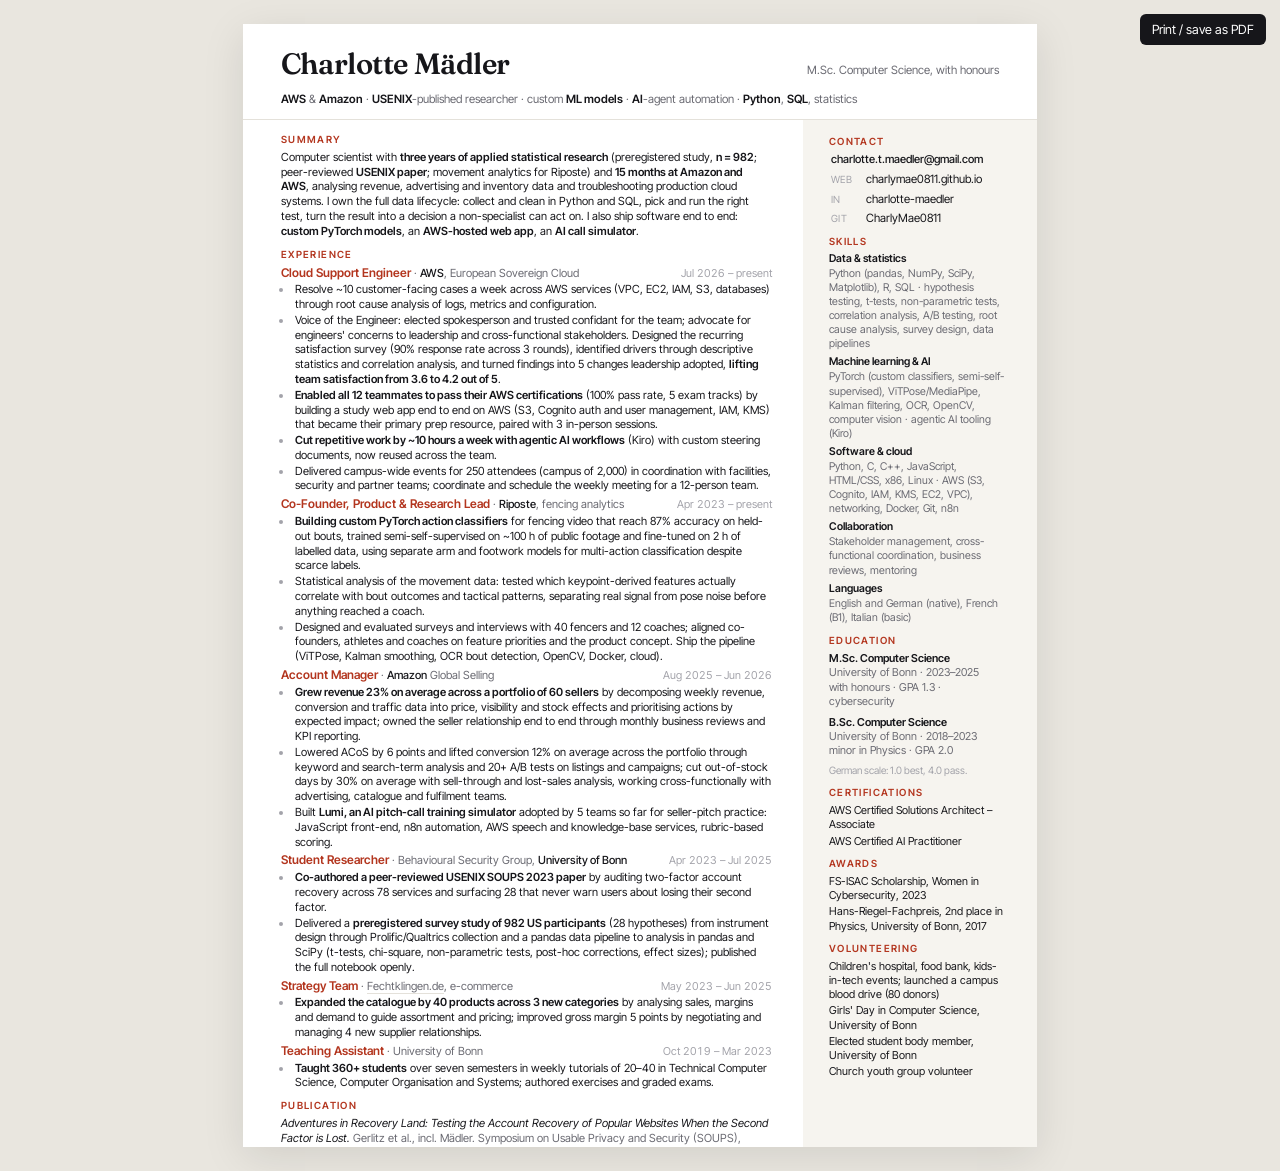
==== commit d7238a71: "Update certifications: add Solutions Architect Associate, remove AI Business Strategist" ====
--- a/cv.html
+++ b/cv.html
@@ -196,8 +196,8 @@
 
     <h2>Certifications</h2>
     <ul class="inline">
+      <li>AWS Certified Solutions Architect – Associate</li>
       <li>AWS Certified AI Practitioner</li>
-      <li>AWS AI Business Strategist</li>
     </ul>
 
     <h2>Awards</h2>
